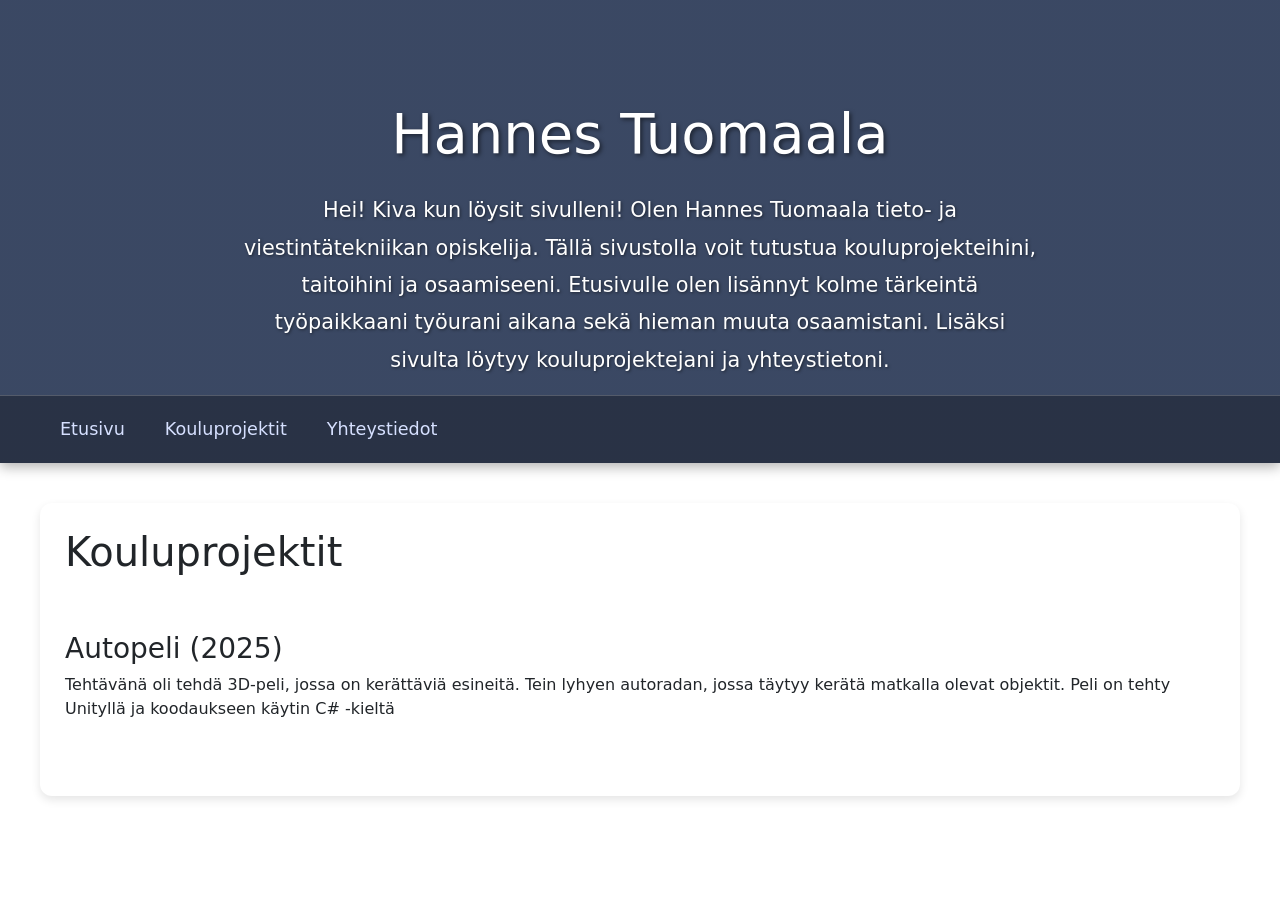
==== projektit.html @ 7b4a59ec "Add files via upload" ====
<!DOCTYPE html>
<html lang="fi">
<head>
    <meta charset="UTF-8">
    <meta name="viewport" content="width=device-width, initial-scale=1.0">
    <title>Minusta</title>

    <!-- Oma CSS -->
    <link rel="stylesheet" href="styles.css">

    <!-- Bootstrap CSS -->
    <link
      href="https://cdn.jsdelivr.net/npm/bootstrap@5.3.3/dist/css/bootstrap.min.css"
      rel="stylesheet"
    >
</head>
<body>

    <header>
        <div class="header-content">
            <h1>Hannes Tuomaala</h1>
            <p>
                Hei! Kiva kun löysit sivulleni! Olen Hannes Tuomaala tieto- ja viestintätekniikan
                opiskelija. Tällä sivustolla voit tutustua kouluprojekteihini, taitoihini ja
                osaamiseeni. Etusivulle olen lisännyt kolme tärkeintä työpaikkaani työurani aikana sekä hieman muuta osaamistani. Lisäksi sivulta löytyy kouluprojektejani ja yhteystietoni.
            </p>
        </div>
        
        <nav class="header-nav">
            <ul>
                <li><a href="index.html">Etusivu</a></li>
                <li><a href="projektit.html">Kouluprojektit</a></li>
                <li><a href="yhteystiedot.html">Yhteystiedot</a></li>
            </ul>
        </nav>
    </header>

    <main>
        <section>
            <h1>Kouluprojektit<br><br></h1>

            <div class="item">
                <h3>Autopeli (2025)</h3>
                <p>Tehtävänä oli tehdä 3D-peli, jossa on kerättäviä esineitä. Tein lyhyen autoradan, jossa täytyy kerätä matkalla olevat objektit. Peli on tehty Unityllä ja koodaukseen käytin C# -kieltä</p>
                <img src="Images/Autopeli.png" alt="">
            </div>


        </section>
    </main>

</body>
</html>
---- styles.css ----
body {
    margin: 0;
    font-family: Arial, sans-serif;
    background: #f7f7f7;
    color: #333;
}

/* Header with background image and navigation */
header {
    background: linear-gradient(rgba(24, 40, 72, 0.85), rgba(24, 40, 72, 0.85)), 
                url('https://images.unsplash.com/photo-1451187580459-43490279c0fa?q=80&w=2072&auto=format&fit=crop') center/cover;
    color: white;
    padding: 100px 0 0;
    text-align: center;
    box-shadow: 0 4px 12px rgba(0,0,0,0.3);
    min-height: 450px;
    display: flex;
    flex-direction: column;
    justify-content: space-between;
}

.header-content {
    flex: 1;
    display: flex;
    flex-direction: column;
    justify-content: center;
    align-items: center;
    padding: 0 60px;
}

header h1 {
    font-size: 3.5rem;
    margin-bottom: 25px;
    color: white;
    text-shadow: 2px 2px 4px rgba(0,0,0,0.5);
}

header p {
    font-size: 1.3rem;
    max-width: 800px;
    line-height: 1.8;
    text-shadow: 1px 1px 3px rgba(0,0,0,0.5);
}

/* Navigation in header - left aligned */
.header-nav {
    background: rgba(0, 0, 0, 0.3);
    padding: 0;
    border-top: 1px solid rgba(255, 255, 255, 0.2);
    width: 100%;
}

.header-nav ul {
    list-style: none;
    padding: 20px 60px;
    margin: 0;
    display: flex;
    justify-content: flex-start;
    gap: 40px;
}

.header-nav li {
    margin: 0;
}

.header-nav a {
    color: #d6e0ff;
    text-decoration: none;
    font-size: 1.1rem;
    transition: color 0.3s ease;
}

.header-nav a:hover {
    color: white;
}

/* Content */
main {
    padding: 40px;
    max-width: 1400px;
    margin: 0 auto;
}

section {
    background: white;
    padding: 25px;
    margin-bottom: 40px;
    border-radius: 12px;
    box-shadow: 0 4px 10px rgba(0,0,0,0.1);
}

h2, h3 {
    color: #182848;
}

h3 a {
    color: #182848;        /* sama väri kuin h3:lla */
    text-decoration: none; /* poistaa alleviivauksen */
}



.item {
    margin-bottom: 20px;
}

/* Work section title */
.work-title {
    font-size: 2rem;
    margin-bottom: 35px;
    color: #182848;
}

/* Cards grid layout */
.cards-grid {
    display: grid;
    grid-template-columns: repeat(2, 1fr);
    gap: 30px;
}

/* Big vertical cards */
.big-work-card {
    background: white;
    padding: 30px;
    border-radius: 14px;
    box-shadow: 0 6px 16px rgba(0,0,0,0.12);
    font-size: 1.1rem;
    line-height: 1.6;
    transition: transform 0.25s ease, box-shadow 0.25s ease;
    display: flex;
    flex-direction: column;
}

.big-work-card h3 {
    font-size: 1.6rem;
    margin: 0 0 10px;
    color: #182848;
}

.big-work-card .years {
    font-size: 1rem;
    color: #555;
    display: block;
    margin-bottom: 15px;
}

.big-work-card p {
    font-size: 1.05rem;
    margin: 0;
}

/* Hover animation */
.big-work-card:hover {
    transform: translateY(-6px) scale(1.02);
    box-shadow: 0 12px 24px rgba(0,0,0,0.18);
}

/* Spacing under sidebar */
.work-section {
    padding-top: 20px;
}

/* Kuvien responsiivisuus */
.item img {
    width: 100%;
    height: auto;
    max-width: 700px;
    display: block;
    margin: 25px auto;
    border-radius: 12px;
    object-fit: contain;   /* Estää venymisen */
}

/* Responsiivisuus */
@media (max-width: 900px) {
    header {
        padding: 60px 0 0;
        min-height: 350px;
    }
    
    .header-content {
        padding: 0 30px;
    }
    
    header h1 {
        font-size: 2.5rem;
    }
    
    header p {
        font-size: 1.1rem;
    }
    
    .header-nav ul {
        padding: 20px 30px;
        flex-direction: column;
        gap: 15px;
    }
    
    main {
        padding: 20px;
    }

    .item img {
        max-width: 100%;
        margin: 15px auto;
    }

    
    /* Kortit allekkain mobiilissa */
    .cards-grid {
        grid-template-columns: 1fr;
        gap: 25px;
    }
    
    .big-work-card {
        font-size: 1.1rem;
        padding: 25px;
    }
    
    .big-work-card h3 {
        font-size: 1.5rem;
    }
}
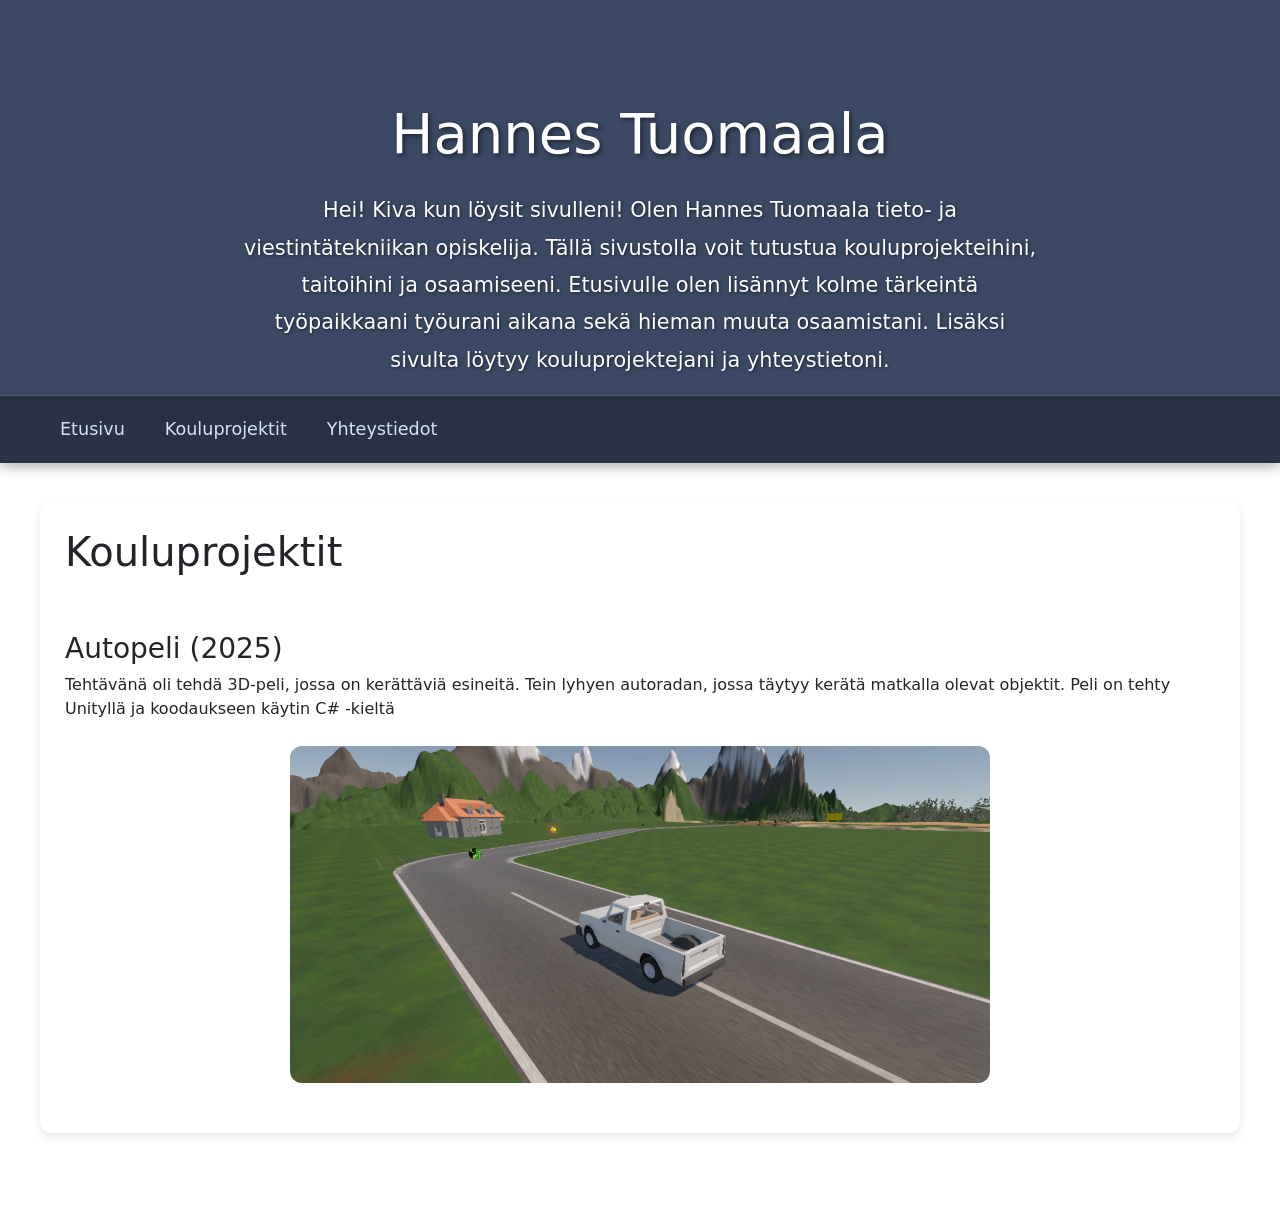
==== commit 7ce2ceb1: "Resolved merge conflicts" ====
--- a/projektit.html
+++ b/projektit.html
@@ -42,7 +42,7 @@
             <div class="item">
                 <h3>Autopeli (2025)</h3>
                 <p>Tehtävänä oli tehdä 3D-peli, jossa on kerättäviä esineitä. Tein lyhyen autoradan, jossa täytyy kerätä matkalla olevat objektit. Peli on tehty Unityllä ja koodaukseen käytin C# -kieltä</p>
-                <img src="Images/Autopeli.png" alt="">
+                <img src="Autopeli.png" alt="">
             </div>
 
 
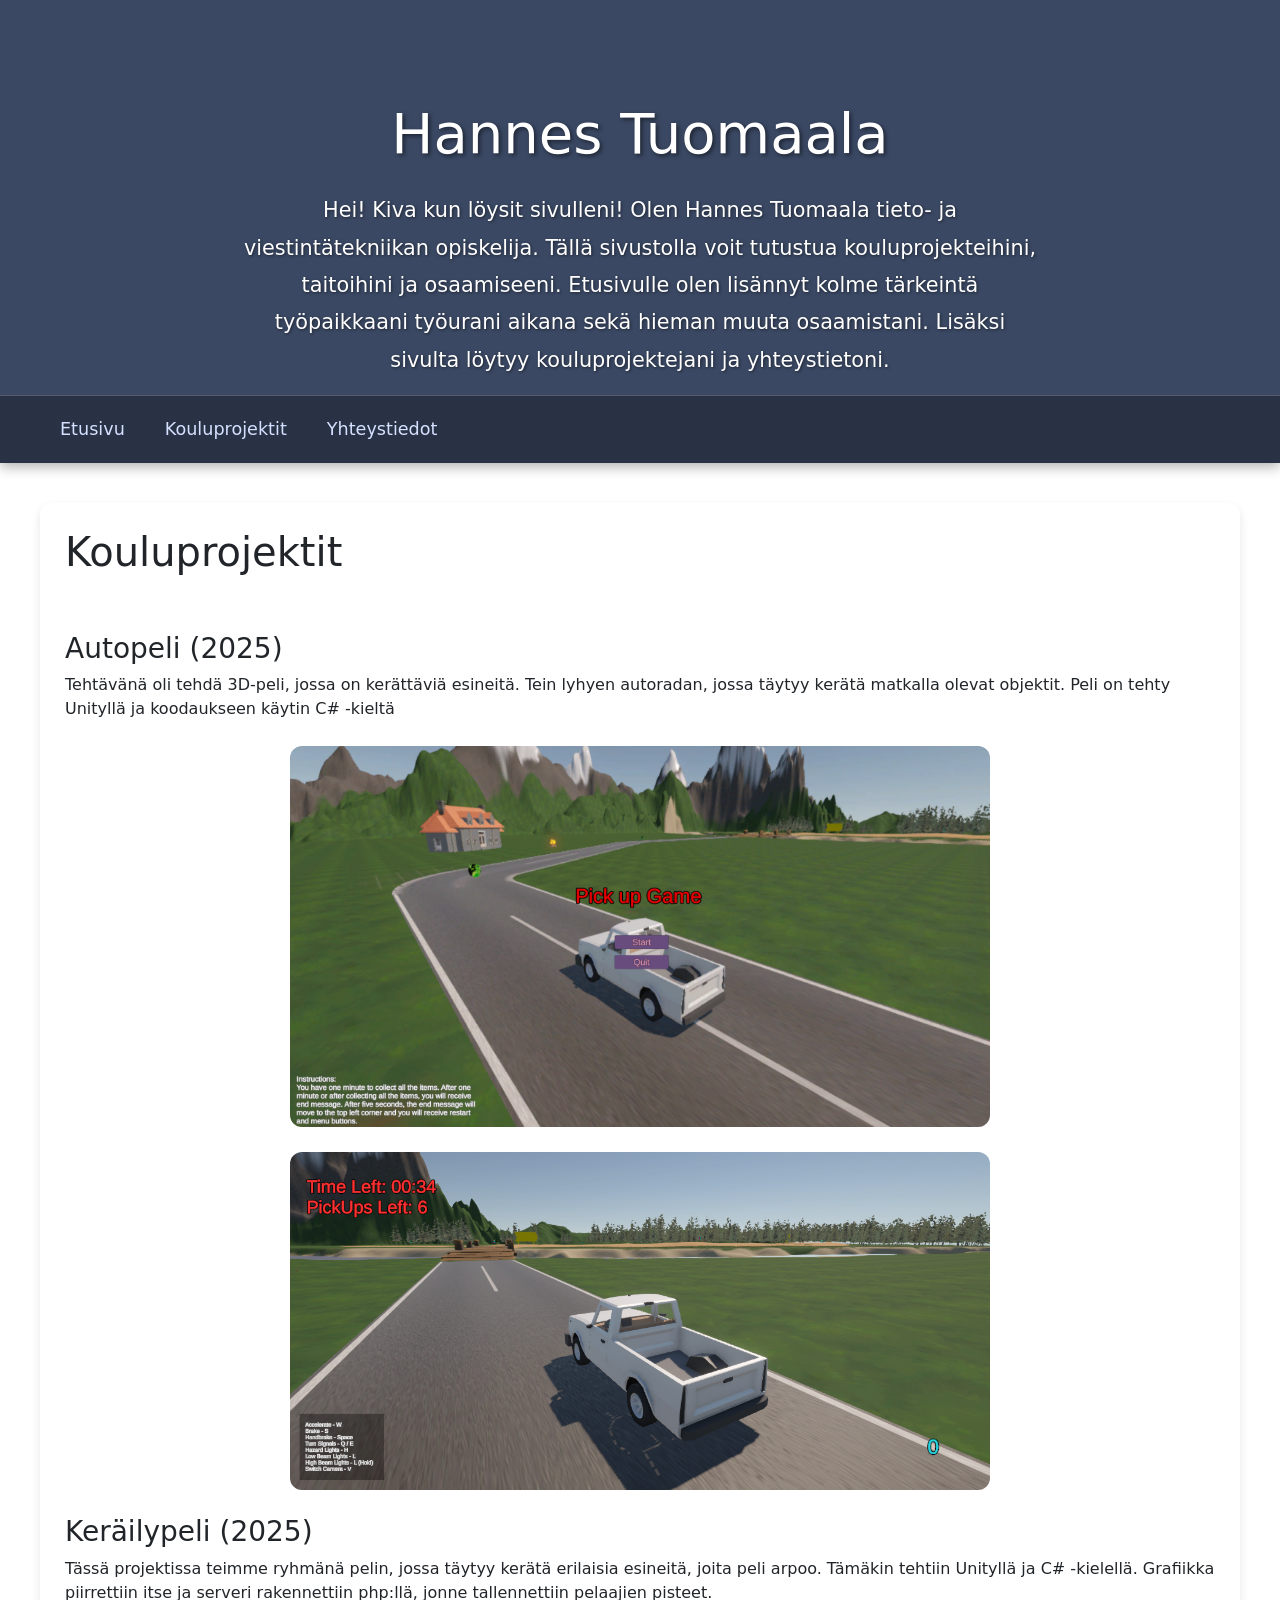
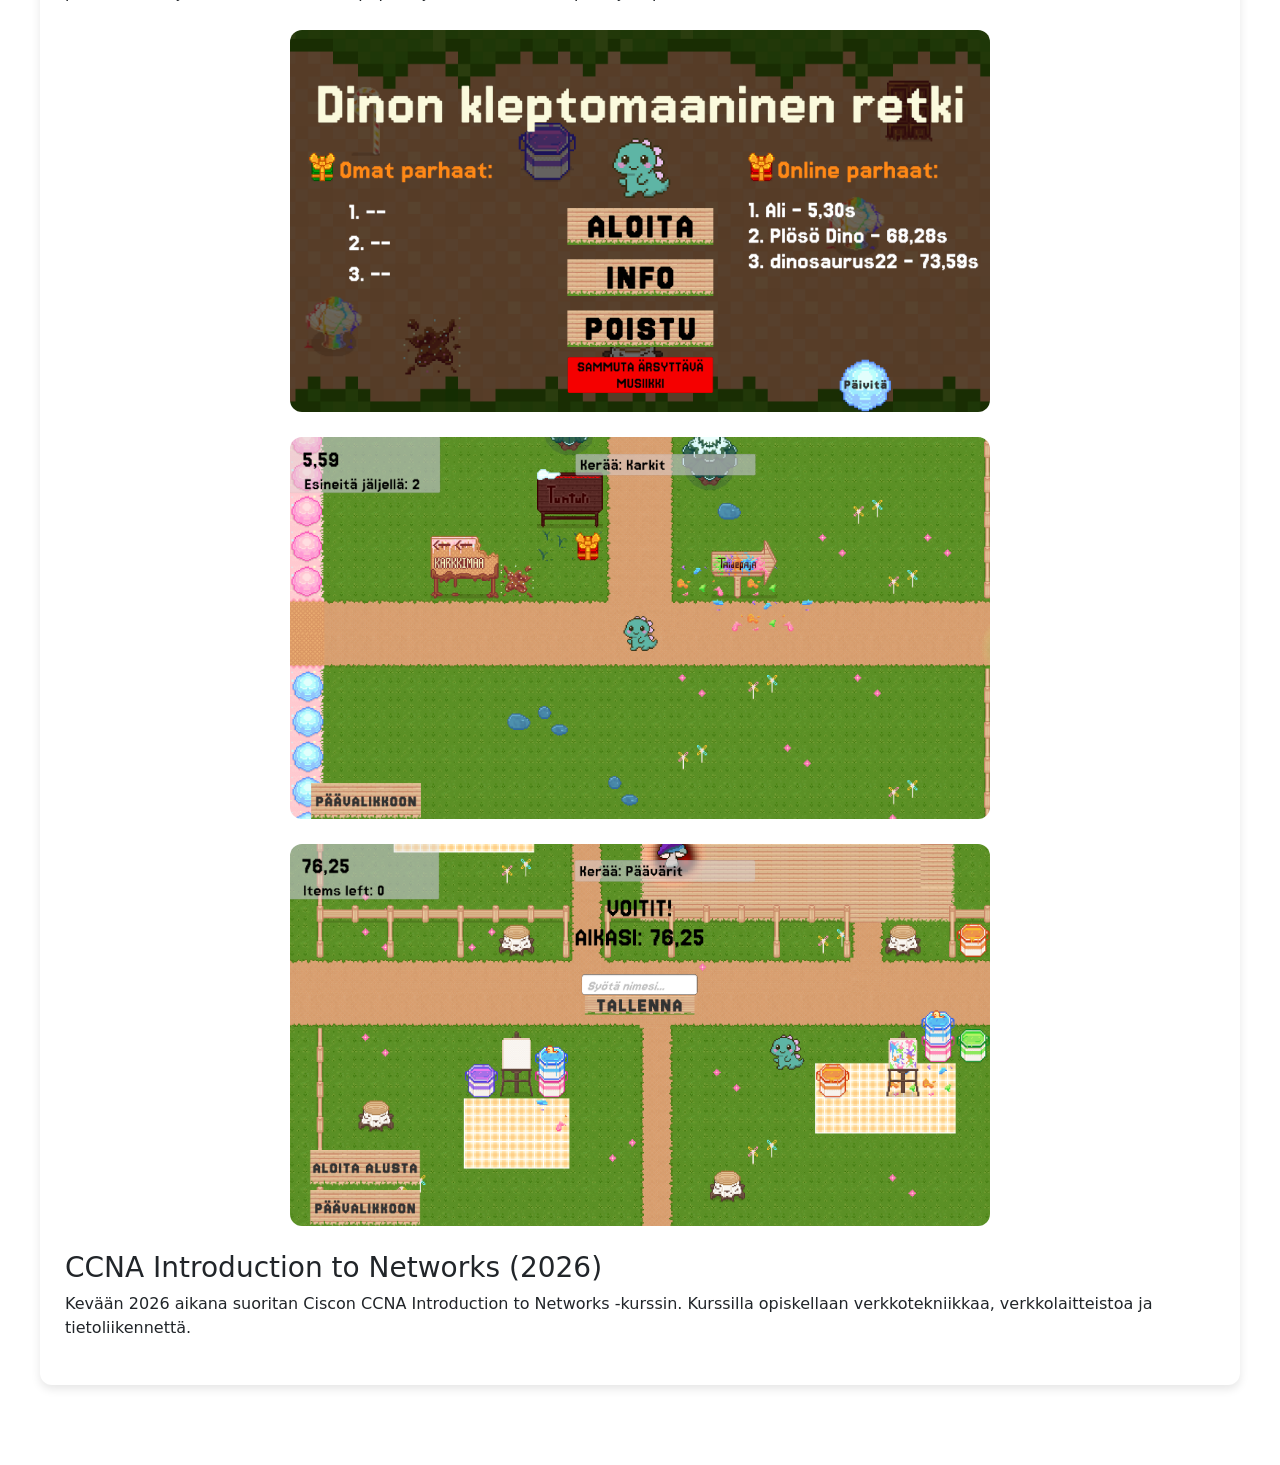
==== commit 9e7a0bf2: "Lisätty keräilypeli ja ccna. Etusivulle tehty pieniä korjauksia" ====
--- a/projektit.html
+++ b/projektit.html
@@ -42,7 +42,25 @@
             <div class="item">
                 <h3>Autopeli (2025)</h3>
                 <p>Tehtävänä oli tehdä 3D-peli, jossa on kerättäviä esineitä. Tein lyhyen autoradan, jossa täytyy kerätä matkalla olevat objektit. Peli on tehty Unityllä ja koodaukseen käytin C# -kieltä</p>
-                <img src="Autopeli.png" alt="">
+                <img src="Autopeli3.png" alt="Autopeli">
+                <img src="Autopeli2.png" alt="Autopeli2">
+            </div>
+
+            <div class="item">
+                <h3>Keräilypeli (2025)</h3>
+                <p>Tässä projektissa teimme ryhmänä pelin, jossa täytyy kerätä erilaisia esineitä, joita peli arpoo. Tämäkin tehtiin Unityllä ja C# -kielellä. Grafiikka piirrettiin
+                    itse ja serveri rakennettiin php:llä, jonne tallennettiin pelaajien pisteet.</p>
+                </p>
+                <img src="Dinopeli1.png" alt="Dinopeli1">
+                <img src="Dinopeli2.png" alt="Dinopeli2">
+                <img src="Dinopeli3.png" alt="Dinopeli3">
+            </div>
+
+            <div class="item">
+                <h3>CCNA Introduction to Networks (2026)</h3>
+                <p>Kevään 2026 aikana suoritan Ciscon CCNA Introduction to Networks -kurssin. Kurssilla opiskellaan verkkotekniikkaa, verkkolaitteistoa
+                    ja tietoliikennettä.</p>
+
             </div>
 
 
--- a/styles.css
+++ b/styles.css
@@ -133,7 +133,7 @@
 
 .big-work-card h3 {
     font-size: 1.6rem;
-    margin: 0 0 10px;
+    margin: 0 25px 10px 0;
     color: #182848;
 }
 
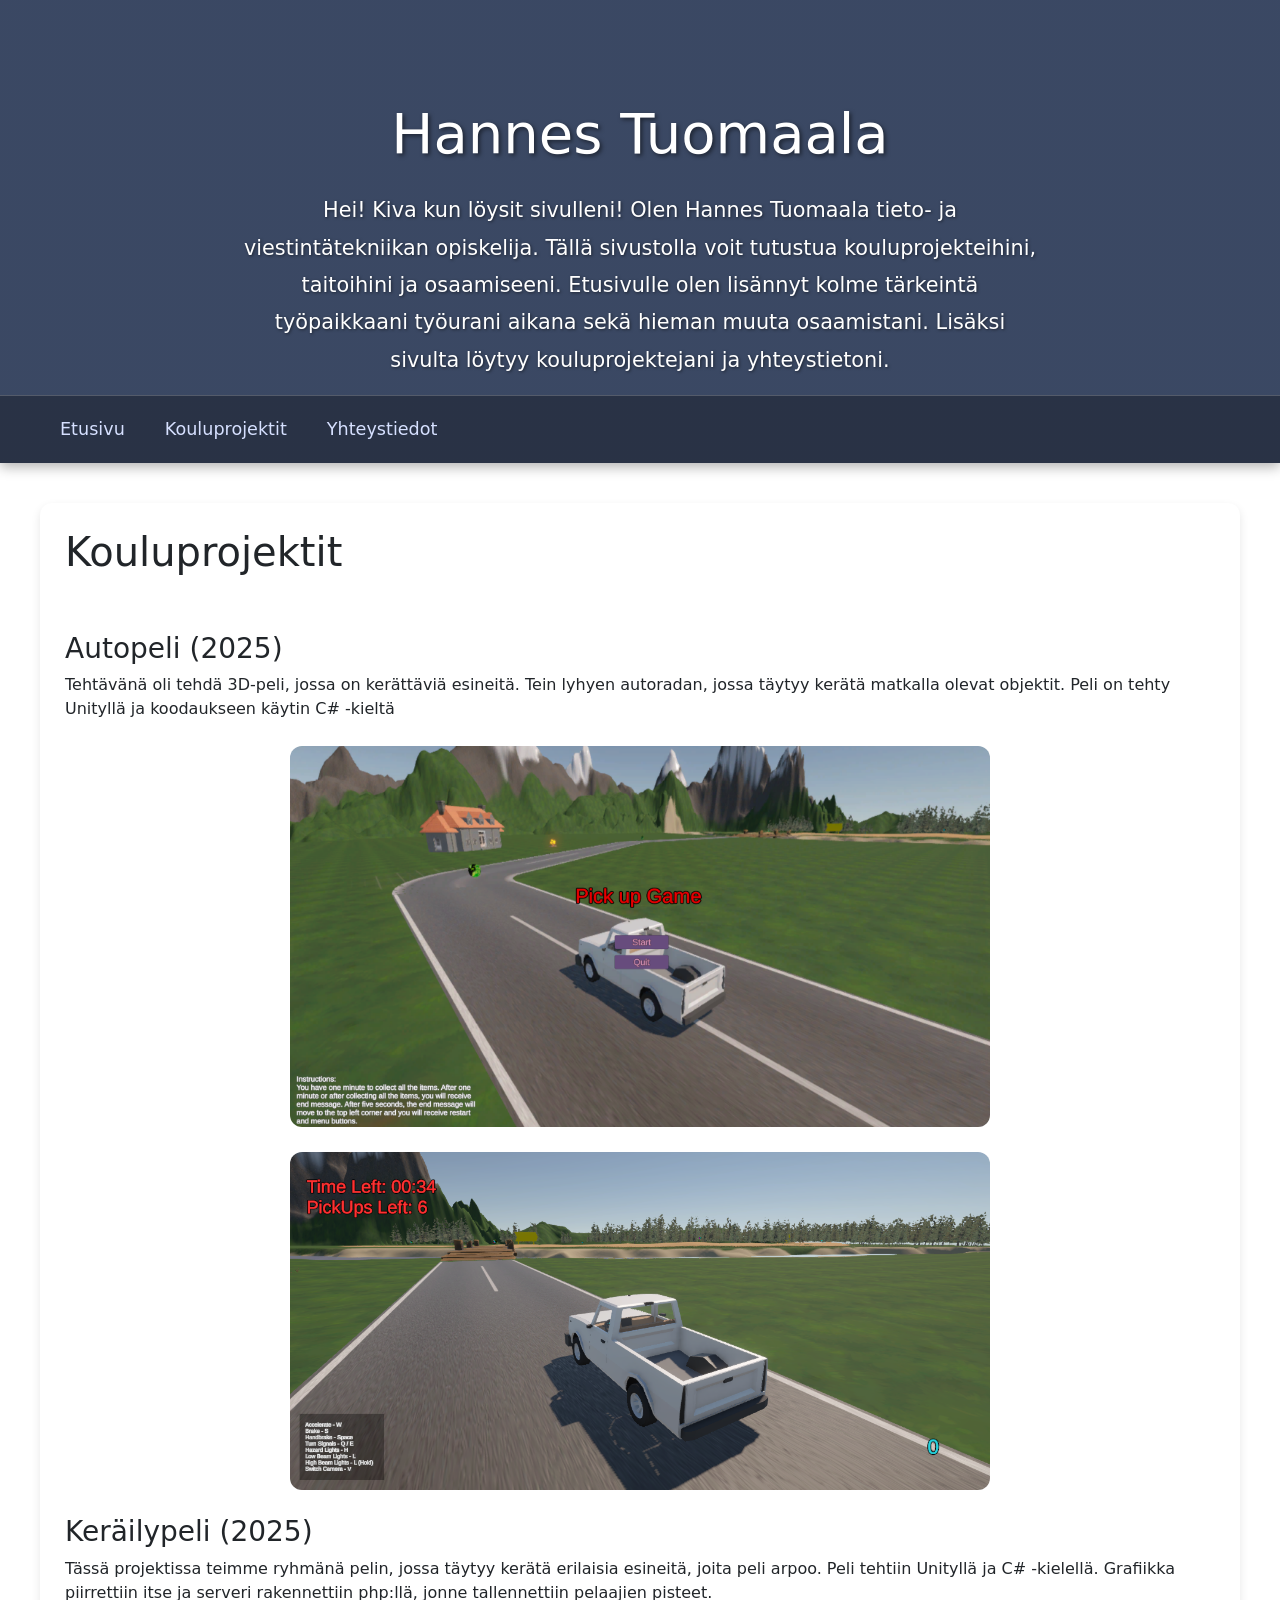
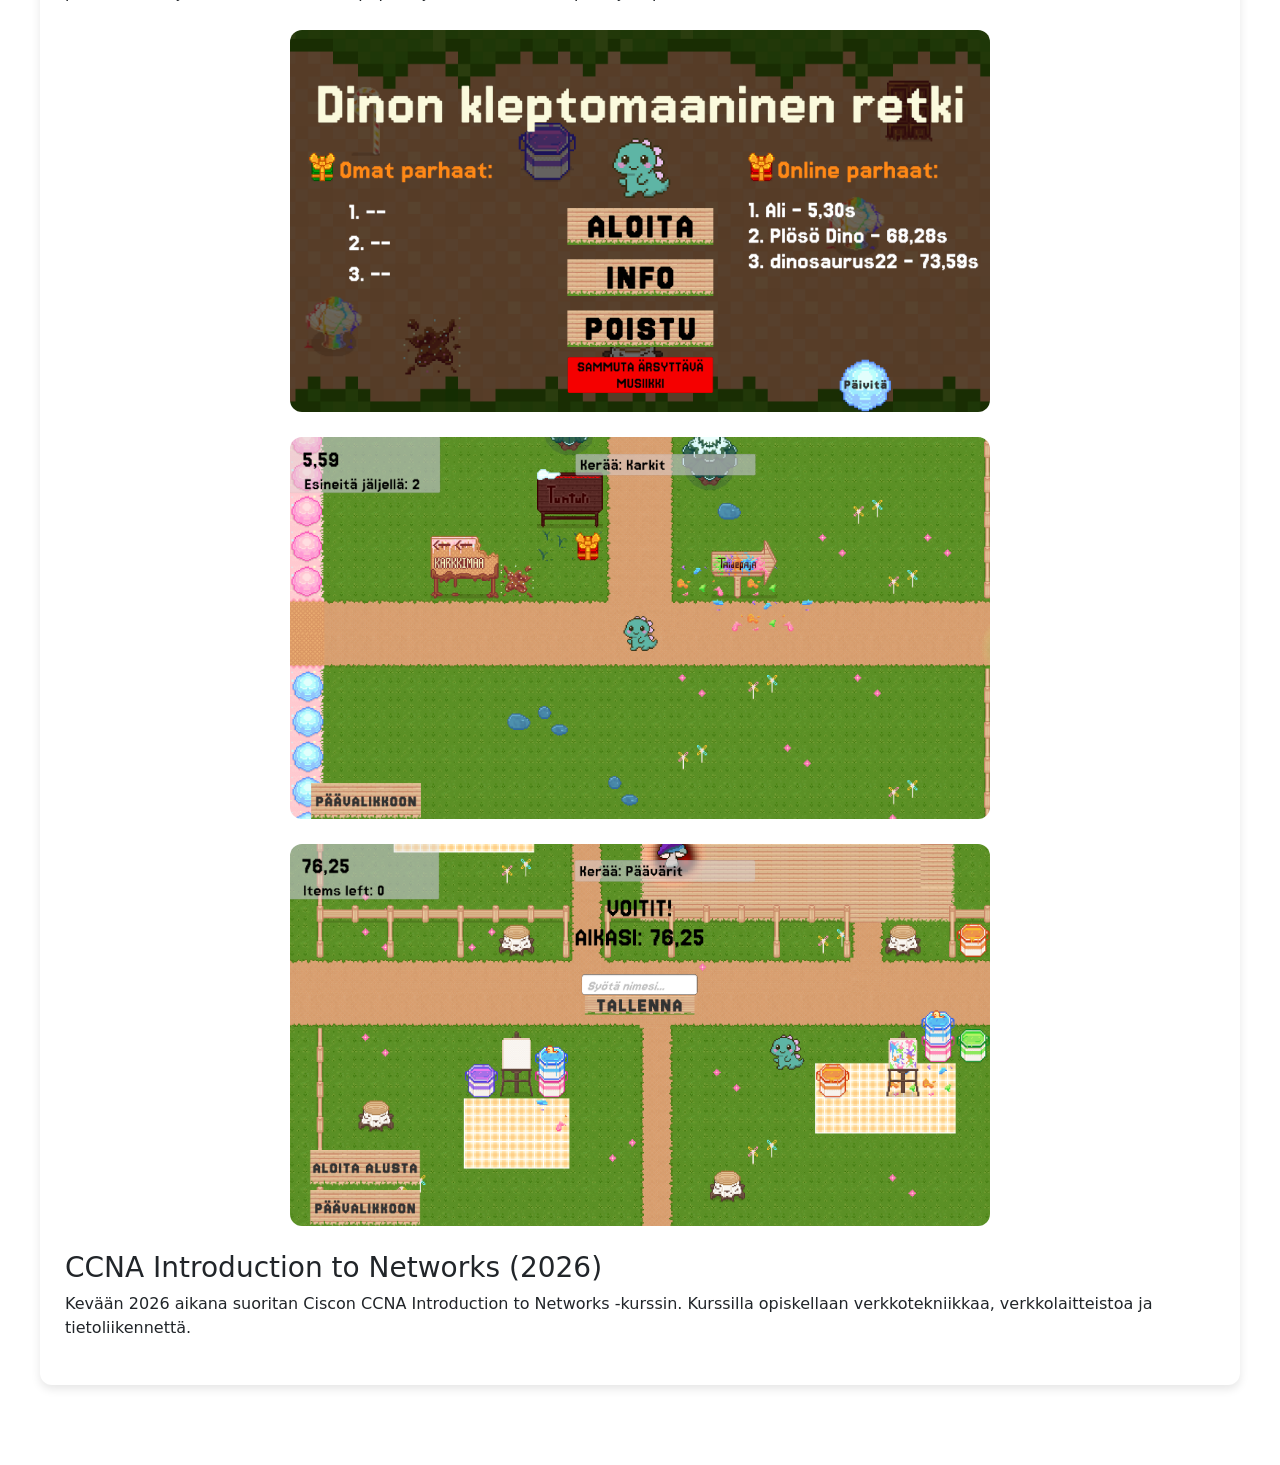
==== commit 4e0349ad: "Lisätty keräilypeli ja ccna. Etusivulle tehty pieniä korjauksia" ====
--- a/projektit.html
+++ b/projektit.html
@@ -48,7 +48,7 @@
 
             <div class="item">
                 <h3>Keräilypeli (2025)</h3>
-                <p>Tässä projektissa teimme ryhmänä pelin, jossa täytyy kerätä erilaisia esineitä, joita peli arpoo. Tämäkin tehtiin Unityllä ja C# -kielellä. Grafiikka piirrettiin
+                <p>Tässä projektissa teimme ryhmänä pelin, jossa täytyy kerätä erilaisia esineitä, joita peli arpoo. Peli tehtiin Unityllä ja C# -kielellä. Grafiikka piirrettiin
                     itse ja serveri rakennettiin php:llä, jonne tallennettiin pelaajien pisteet.</p>
                 </p>
                 <img src="Dinopeli1.png" alt="Dinopeli1">
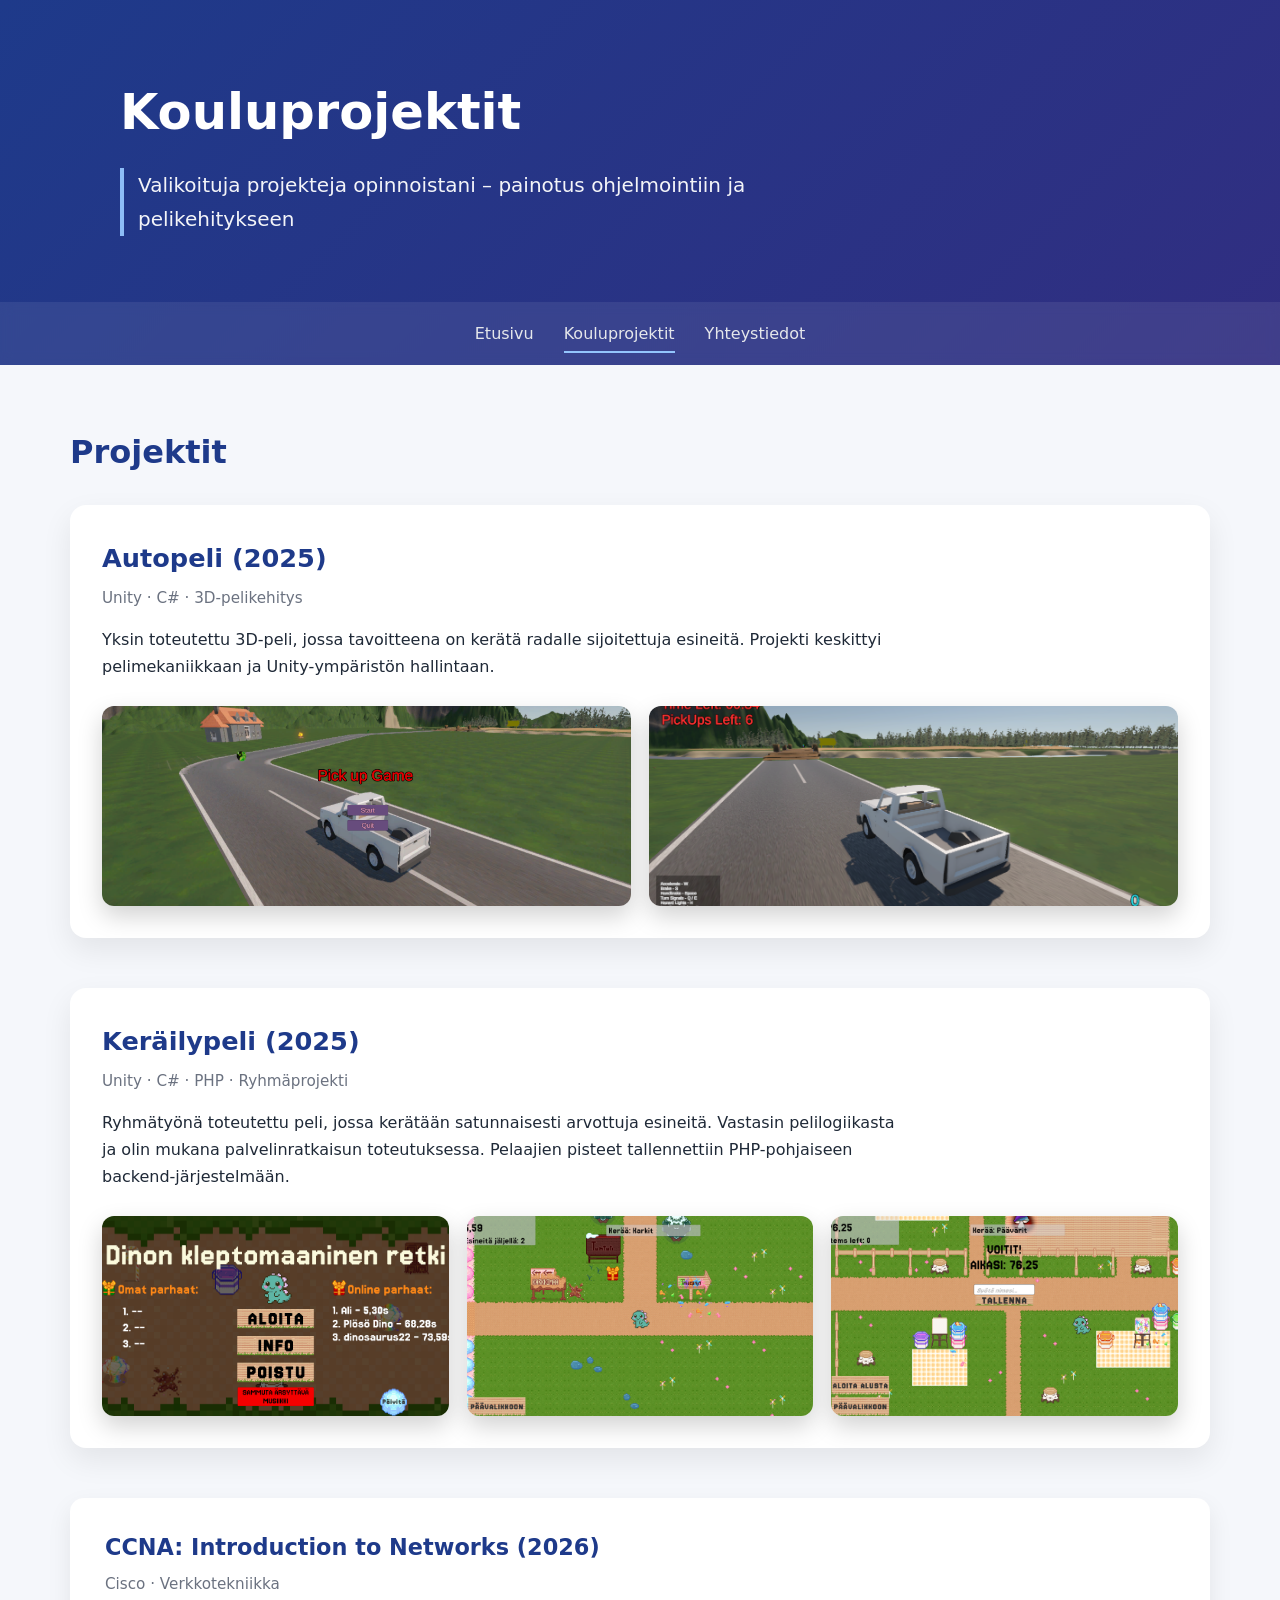
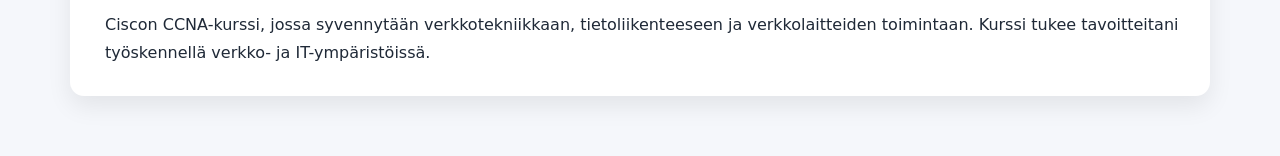
==== commit 8a9d874d: "Uusi versio CV:stä" ====
--- a/projektit.html
+++ b/projektit.html
@@ -3,69 +3,102 @@
 <head>
     <meta charset="UTF-8">
     <meta name="viewport" content="width=device-width, initial-scale=1.0">
-    <title>Minusta</title>
+    <title>Kouluprojektit – Hannes Tuomaala</title>
 
-    <!-- Oma CSS -->
     <link rel="stylesheet" href="styles.css">
-
-    <!-- Bootstrap CSS -->
-    <link
-      href="https://cdn.jsdelivr.net/npm/bootstrap@5.3.3/dist/css/bootstrap.min.css"
-      rel="stylesheet"
-    >
 </head>
 <body>
 
-    <header>
-        <div class="header-content">
-            <h1>Hannes Tuomaala</h1>
+<header class="banner">
+    <div class="banner-inner">
+        <h1>Kouluprojektit</h1>
+        <p class="subtitle">
+            Valikoituja projekteja opinnoistani – painotus ohjelmointiin ja pelikehitykseen
+        </p>
+    </div>
+
+        <nav class="top-nav">
+            <a href="index.html">Etusivu</a>
+            <a href="projektit.html" class="active">Kouluprojektit</a>
+            <a href="yhteystiedot.html">Yhteystiedot</a>
+        </nav>
+</header>
+
+<main>
+
+    <h2 class="work-title">Projektit</h2>
+
+
+        <!-- PROJEKTI 1 -->
+        <div class="project-card">
+            <div class="project-info">
+                <h3>Autopeli (2025)</h3>
+                <span class="years">Unity · C# · 3D‑pelikehitys</span>
+                <p>
+                    Yksin toteutettu 3D‑peli, jossa tavoitteena on kerätä radalle sijoitettuja esineitä.
+                    Projekti keskittyi pelimekaniikkaan ja Unity‑ympäristön hallintaan.
+                </p>
+            </div>
+
+            <div class="project-images">
+                <img src="Autopeli3.png" alt="Autopeli näkymä 1">
+                <img src="Autopeli2.png" alt="Autopeli näkymä 2">
+            </div>
+        </div>
+
+        <!-- PROJEKTI 2 -->
+        <div class="project-card">
+            <div class="project-info">
+                <h3>Keräilypeli (2025)</h3>
+                <span class="years">Unity · C# · PHP · Ryhmäprojekti</span>
+                <p>
+                    Ryhmätyönä toteutettu peli, jossa kerätään satunnaisesti arvottuja esineitä.
+                    Vastasin pelilogiikasta ja olin mukana palvelinratkaisun toteutuksessa.
+                    Pelaajien pisteet tallennettiin PHP-pohjaiseen backend-järjestelmään.
+                </p>
+            </div>
+            <div class="project-images">
+                <img src="Dinopeli1.png" alt="Keräilypeli näkymä 1">
+                <img src="Dinopeli2.png" alt="Keräilypeli näkymä 2">
+                <img src="Dinopeli3.png" alt="Keräilypeli näkymä 3">
+            </div>
+        </div>
+
+        <!-- PROJEKTI 3 -->
+        <div class="big-work-card">
+            <h3>CCNA: Introduction to Networks (2026)</h3>
+            <span class="years">Cisco · Verkkotekniikka</span>
             <p>
-                Hei! Kiva kun löysit sivulleni! Olen Hannes Tuomaala tieto- ja viestintätekniikan
-                opiskelija. Tällä sivustolla voit tutustua kouluprojekteihini, taitoihini ja
-                osaamiseeni. Etusivulle olen lisännyt kolme tärkeintä työpaikkaani työurani aikana sekä hieman muuta osaamistani. Lisäksi sivulta löytyy kouluprojektejani ja yhteystietoni.
+                Ciscon CCNA-kurssi, jossa syvennytään verkkotekniikkaan, tietoliikenteeseen ja
+                verkkolaitteiden toimintaan. Kurssi tukee tavoitteitani työskennellä
+                verkko- ja IT-ympäristöissä.
             </p>
         </div>
-        
-        <nav class="header-nav">
-            <ul>
-                <li><a href="index.html">Etusivu</a></li>
-                <li><a href="projektit.html">Kouluprojektit</a></li>
-                <li><a href="yhteystiedot.html">Yhteystiedot</a></li>
-            </ul>
-        </nav>
-    </header>
+</main>
+<!-- Image zoom modal -->
+<div id="imageModal" class="image-modal">
+    <span class="close-modal">&times;</span>
+    <img class="modal-content" id="modalImage">
+</div>
 
-    <main>
-        <section>
-            <h1>Kouluprojektit<br><br></h1>
+<script>
+    const modal = document.getElementById("imageModal");
+    const modalImg = document.getElementById("modalImage");
+    const closeBtn = document.querySelector(".close-modal");
 
-            <div class="item">
-                <h3>Autopeli (2025)</h3>
-                <p>Tehtävänä oli tehdä 3D-peli, jossa on kerättäviä esineitä. Tein lyhyen autoradan, jossa täytyy kerätä matkalla olevat objektit. Peli on tehty Unityllä ja koodaukseen käytin C# -kieltä</p>
-                <img src="Autopeli3.png" alt="Autopeli">
-                <img src="Autopeli2.png" alt="Autopeli2">
-            </div>
+    document.querySelectorAll(".project-images img").forEach(img => {
+        img.addEventListener("click", () => {
+            modal.style.display = "flex";
+            modalImg.src = img.src;
+            modalImg.alt = img.alt;
+        });
+    });
 
-            <div class="item">
-                <h3>Keräilypeli (2025)</h3>
-                <p>Tässä projektissa teimme ryhmänä pelin, jossa täytyy kerätä erilaisia esineitä, joita peli arpoo. Peli tehtiin Unityllä ja C# -kielellä. Grafiikka piirrettiin
-                    itse ja serveri rakennettiin php:llä, jonne tallennettiin pelaajien pisteet.</p>
-                </p>
-                <img src="Dinopeli1.png" alt="Dinopeli1">
-                <img src="Dinopeli2.png" alt="Dinopeli2">
-                <img src="Dinopeli3.png" alt="Dinopeli3">
-            </div>
-
-            <div class="item">
-                <h3>CCNA Introduction to Networks (2026)</h3>
-                <p>Kevään 2026 aikana suoritan Ciscon CCNA Introduction to Networks -kurssin. Kurssilla opiskellaan verkkotekniikkaa, verkkolaitteistoa
-                    ja tietoliikennettä.</p>
-
-            </div>
-
-
-        </section>
-    </main>
+    closeBtn.onclick = () => modal.style.display = "none";
+    modal.onclick = (e) => {
+        if (e.target === modal) modal.style.display = "none";
+    };
+</script>
 
 </body>
-</html>
+</html>
--- a/styles.css
+++ b/styles.css
@@ -1,223 +1,267 @@
+/* ---------- RESET & BASE ---------- */
+* {
+    box-sizing: border-box;
+    margin: 0;
+    padding: 0;
+}
+
 body {
-    margin: 0;
-    font-family: Arial, sans-serif;
-    background: #f7f7f7;
-    color: #333;
-}
-
-/* Header with background image and navigation */
-header {
-    background: linear-gradient(rgba(24, 40, 72, 0.85), rgba(24, 40, 72, 0.85)), 
-                url('https://images.unsplash.com/photo-1451187580459-43490279c0fa?q=80&w=2072&auto=format&fit=crop') center/cover;
-    color: white;
-    padding: 100px 0 0;
-    text-align: center;
-    box-shadow: 0 4px 12px rgba(0,0,0,0.3);
-    min-height: 450px;
+    font-family: "Inter", system-ui, sans-serif;
+    background-color: #f5f7fb;
+    color: #1f2937;
+    line-height: 1.7;
+}
+
+/* ---------- BANNER ---------- */
+.banner {
+    background: linear-gradient(
+        135deg,
+        #1e3a8a,
+        #312e81
+    );
+    color: #ffffff;
+}
+
+.banner-inner {
+    max-width: 1100px;
+    margin: 0 auto;
+    padding: 70px 30px 40px;
+    text-align: left; /* ← tärkein muutos */
+}
+
+.banner h1 {
+    font-size: 3.1rem;
+    font-weight: 700;
+    margin-bottom: 14px;
+}
+
+.subtitle {
+    font-size: 1.25rem;
+    font-weight: 500;
+    opacity: 0.95;
+    margin-bottom: 26px;
+    max-width: 720px;
+
+    padding-left: 14px;
+    border-left: 4px solid #93c5fd;
+}
+
+
+.header-intro {
+    max-width: 820px;
+    font-size: 1.15rem;
+    line-height: 1.7;
+    color: rgba(255, 255, 255, 0.9);
+}
+
+
+/* ---------- NAV ---------- */
+.top-nav {
+    background: rgba(255, 255, 255, 0.08);
     display: flex;
-    flex-direction: column;
-    justify-content: space-between;
-}
-
-.header-content {
-    flex: 1;
-    display: flex;
-    flex-direction: column;
+    gap: 30px;
+    padding: 18px 30px;
+    justify-content: center;
+    backdrop-filter: blur(6px);
+}
+
+.top-nav a {
+    color: #e5e7eb;
+    text-decoration: none;
+    font-weight: 500;
+    position: relative;
+}
+
+.top-nav a::after {
+    content: "";
+    position: absolute;
+    bottom: -6px;
+    left: 0;
+    width: 0;
+    height: 2px;
+    background: #93c5fd;
+    transition: width 0.3s ease;
+}
+
+.top-nav a:hover::after,
+.top-nav a.active::after {
+    width: 100%;
+}
+
+/* ---------- MAIN ---------- */
+main {
+    max-width: 1200px;
+    margin: 60px auto;
+    padding: 0 30px;
+}
+
+.work-title {
+    font-size: 2rem;
+    margin-bottom: 25px;
+    color: #1e3a8a;
+    animation: fadeUp 0.8s ease;
+}
+
+/* ---------- GRID ---------- */
+.cards-grid {
+    display: grid;
+    grid-template-columns: repeat(auto-fit, minmax(320px, 1fr));
+    gap: 30px;
+    margin-bottom: 70px;
+}
+
+/* ---------- CARD ---------- */
+.big-work-card {
+    background: #ffffff;
+    padding: 30px;
+    border-radius: 14px;
+    box-shadow: 0 10px 25px rgba(0, 0, 0, 0.08);
+    border-left: 5px solid transparent;
+    animation: cardIn 0.7s ease;
+    transition: transform 0.25s ease, box-shadow 0.25s ease;
+}
+
+.big-work-card:hover {
+    transform: translateY(-6px);
+    box-shadow: 0 18px 40px rgba(0, 0, 0, 0.15);
+    border-left-color: #3b82f6;
+}
+
+.big-work-card h3 {
+    font-size: 1.4rem;
+    margin-bottom: 6px;
+    color: #1e3a8a;
+}
+
+.years {
+    font-size: 0.95rem;
+    color: #6b7280;
+    margin-bottom: 14px;
+    display: block;
+}
+
+/* ---------- ANIMATIONS ---------- */
+@keyframes fadeDown {
+    from {
+        opacity: 0;
+        transform: translateY(-25px);
+    }
+    to {
+        opacity: 1;
+        transform: translateY(0);
+    }
+}
+
+@keyframes fadeUp {
+    from {
+        opacity: 0;
+        transform: translateY(20px);
+    }
+    to {
+        opacity: 1;
+        transform: translateY(0);
+    }
+}
+
+@keyframes cardIn {
+    from {
+        opacity: 0;
+        transform: scale(0.96);
+    }
+    to {
+        opacity: 1;
+        transform: scale(1);
+    }
+}
+
+/* ---------- RESPONSIVE ---------- */
+@media (max-width: 768px) {
+    .banner h1 {
+        font-size: 2.3rem;
+    }
+
+    .subtitle {
+        font-size: 1.05rem;
+    }
+
+    .top-nav {
+        flex-direction: column;
+        gap: 12px;
+    }
+    .header-intro {
+        font-size: 1.05rem;
+    }
+}
+
+/* ---------- PROJECT PAGE ---------- */
+
+.project-card {
+    background: #ffffff;
+    padding: 32px;
+    margin-bottom: 50px;
+    border-radius: 16px;
+    box-shadow: 0 12px 30px rgba(0,0,0,0.08);
+    animation: fadeUp 0.7s ease;
+}
+
+.project-info {
+    max-width: 800px;
+}
+
+.project-info h3 {
+    font-size: 1.6rem;
+    color: #1e3a8a;
+    margin-bottom: 6px;
+}
+
+/* ---------- PROJECT IMAGES ---------- */
+
+.project-images {
+    display: grid;
+    grid-template-columns: repeat(auto-fit, minmax(220px, 1fr));
+    gap: 18px;
+    margin-top: 25px;
+}
+
+.project-images img {
+    width: 100%;
+    height: 200px;
+    object-fit: cover;
+    border-radius: 12px;
+    box-shadow: 0 10px 25px rgba(0,0,0,0.18);
+    transition: transform 0.3s ease, box-shadow 0.3s ease;
+}
+
+.project-images img:hover {
+    transform: scale(1.05);
+    box-shadow: 0 18px 40px rgba(0,0,0,0.25);
+}
+/* ---------- IMAGE MODAL (ZOOM) ---------- */
+
+.image-modal {
+    display: none;
+    position: fixed;
+    inset: 0;
+    background: rgba(15, 23, 42, 0.9);
     justify-content: center;
     align-items: center;
-    padding: 0 60px;
-}
-
-header h1 {
-    font-size: 3.5rem;
-    margin-bottom: 25px;
-    color: white;
-    text-shadow: 2px 2px 4px rgba(0,0,0,0.5);
-}
-
-header p {
-    font-size: 1.3rem;
-    max-width: 800px;
-    line-height: 1.8;
-    text-shadow: 1px 1px 3px rgba(0,0,0,0.5);
-}
-
-/* Navigation in header - left aligned */
-.header-nav {
-    background: rgba(0, 0, 0, 0.3);
-    padding: 0;
-    border-top: 1px solid rgba(255, 255, 255, 0.2);
-    width: 100%;
-}
-
-.header-nav ul {
-    list-style: none;
-    padding: 20px 60px;
-    margin: 0;
-    display: flex;
-    justify-content: flex-start;
-    gap: 40px;
-}
-
-.header-nav li {
-    margin: 0;
-}
-
-.header-nav a {
-    color: #d6e0ff;
-    text-decoration: none;
-    font-size: 1.1rem;
-    transition: color 0.3s ease;
-}
-
-.header-nav a:hover {
-    color: white;
-}
-
-/* Content */
-main {
-    padding: 40px;
-    max-width: 1400px;
-    margin: 0 auto;
-}
-
-section {
-    background: white;
-    padding: 25px;
-    margin-bottom: 40px;
-    border-radius: 12px;
-    box-shadow: 0 4px 10px rgba(0,0,0,0.1);
-}
-
-h2, h3 {
-    color: #182848;
-}
-
-h3 a {
-    color: #182848;        /* sama väri kuin h3:lla */
-    text-decoration: none; /* poistaa alleviivauksen */
-}
-
-
-
-.item {
-    margin-bottom: 20px;
-}
-
-/* Work section title */
-.work-title {
-    font-size: 2rem;
-    margin-bottom: 35px;
-    color: #182848;
-}
-
-/* Cards grid layout */
-.cards-grid {
-    display: grid;
-    grid-template-columns: repeat(2, 1fr);
-    gap: 30px;
-}
-
-/* Big vertical cards */
-.big-work-card {
-    background: white;
-    padding: 30px;
+    z-index: 999;
+    animation: fadeUp 0.3s ease;
+}
+
+.image-modal img {
+    max-width: 90vw;
+    max-height: 85vh;
     border-radius: 14px;
-    box-shadow: 0 6px 16px rgba(0,0,0,0.12);
-    font-size: 1.1rem;
-    line-height: 1.6;
-    transition: transform 0.25s ease, box-shadow 0.25s ease;
-    display: flex;
-    flex-direction: column;
-}
-
-.big-work-card h3 {
-    font-size: 1.6rem;
-    margin: 0 25px 10px 0;
-    color: #182848;
-}
-
-.big-work-card .years {
-    font-size: 1rem;
-    color: #555;
-    display: block;
-    margin-bottom: 15px;
-}
-
-.big-work-card p {
-    font-size: 1.05rem;
-    margin: 0;
-}
-
-/* Hover animation */
-.big-work-card:hover {
-    transform: translateY(-6px) scale(1.02);
-    box-shadow: 0 12px 24px rgba(0,0,0,0.18);
-}
-
-/* Spacing under sidebar */
-.work-section {
-    padding-top: 20px;
-}
-
-/* Kuvien responsiivisuus */
-.item img {
-    width: 100%;
-    height: auto;
-    max-width: 700px;
-    display: block;
-    margin: 25px auto;
-    border-radius: 12px;
-    object-fit: contain;   /* Estää venymisen */
-}
-
-/* Responsiivisuus */
-@media (max-width: 900px) {
-    header {
-        padding: 60px 0 0;
-        min-height: 350px;
-    }
-    
-    .header-content {
-        padding: 0 30px;
-    }
-    
-    header h1 {
-        font-size: 2.5rem;
-    }
-    
-    header p {
-        font-size: 1.1rem;
-    }
-    
-    .header-nav ul {
-        padding: 20px 30px;
-        flex-direction: column;
-        gap: 15px;
-    }
-    
-    main {
-        padding: 20px;
-    }
-
-    .item img {
-        max-width: 100%;
-        margin: 15px auto;
-    }
-
-    
-    /* Kortit allekkain mobiilissa */
-    .cards-grid {
-        grid-template-columns: 1fr;
-        gap: 25px;
-    }
-    
-    .big-work-card {
-        font-size: 1.1rem;
-        padding: 25px;
-    }
-    
-    .big-work-card h3 {
-        font-size: 1.5rem;
-    }
+    box-shadow: 0 30px 60px rgba(0,0,0,0.5);
+}
+
+.close-modal {
+    position: absolute;
+    top: 25px;
+    right: 35px;
+    font-size: 3rem;
+    color: #ffffff;
+    cursor: pointer;
+    font-weight: 300;
 }
